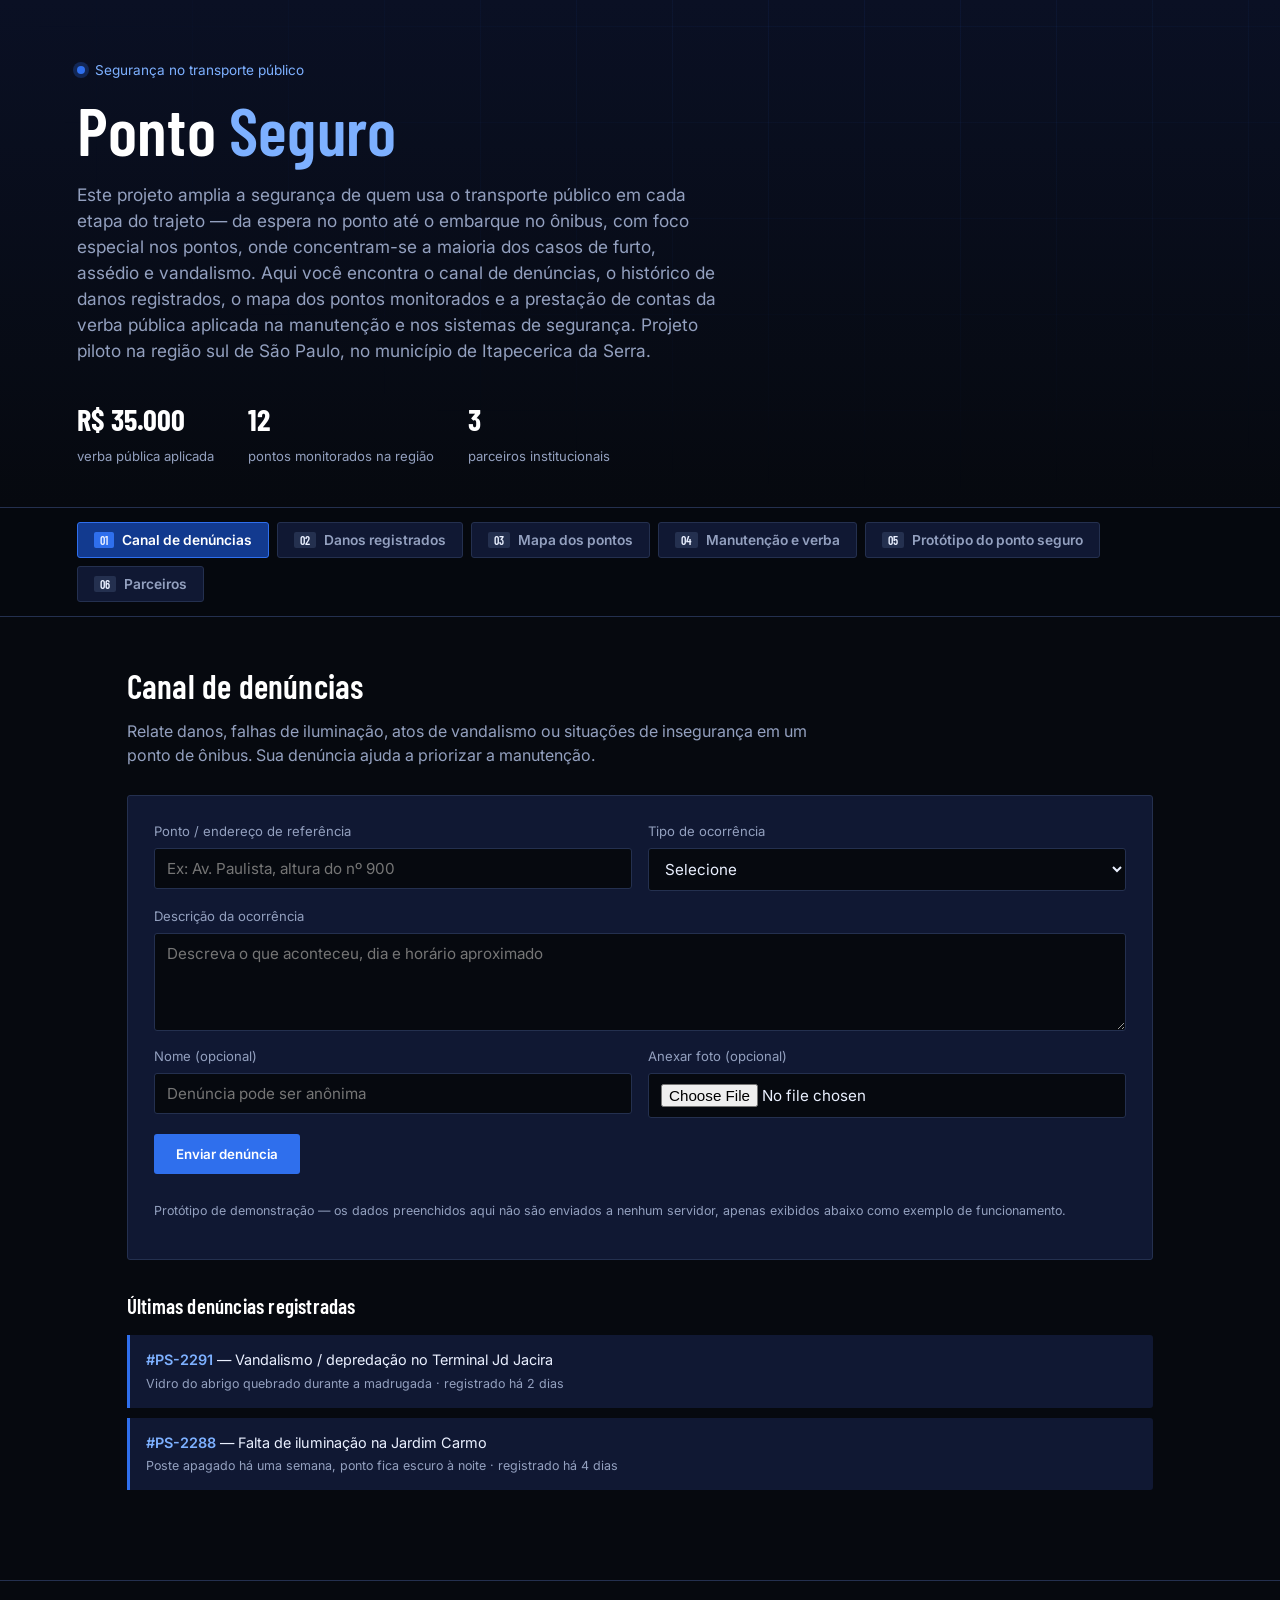
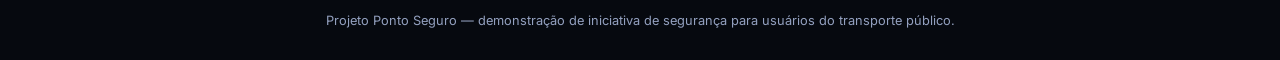
==== Index.html @ ef1e172e "Criação  de código base" ====
<!DOCTYPE html>
<html lang="pt-BR">
<head>
<meta charset="UTF-8">
<meta name="viewport" content="width=device-width, initial-scale=1.0">
<title>Ponto Seguro — Segurança no transporte público</title>
<link rel="preconnect" href="https://fonts.googleapis.com">
<link href="https://fonts.googleapis.com/css2?family=Barlow+Condensed:wght@500;600;700&family=Inter:wght@400;500;600;700&display=swap" rel="stylesheet">
<style>
  :root{
    --black: #06090f;
    --navy-deep: #0a1024;
    --navy-panel: #101833;
    --navy-panel-2: #141d3d;
    --blue: #2f6fed;
    --blue-deep: #123a8f;
    --blue-light: #7db0ff;
    --line: #24304f;
    --text: #eaf0ff;
    --muted: #93a0bf;
    --ok: #4fd1a5;
    --warn: #f2b84b;
    --alert: #ef5b6b;
    --radius-sm: 3px;
  }

  *{ box-sizing: border-box; }
  html{ scroll-behavior: smooth; }
  body{
    margin:0;
    background: var(--black);
    color: var(--text);
    font-family: 'Inter', system-ui, sans-serif;
    line-height: 1.5;
  }
  h1,h2,h3,h4{
    font-family: 'Barlow Condensed', system-ui, sans-serif;
    font-weight: 600;
    letter-spacing: 0.2px;
    margin: 0;
  }
  a{ color: var(--blue-light); }
  button{ font-family: inherit; }

  /* ===== Header / hero ===== */
  header.hero{
    position: relative;
    padding: 56px 6vw 40px;
    background:
      linear-gradient(180deg, var(--navy-deep) 0%, var(--black) 100%);
    border-bottom: 1px solid var(--line);
    overflow: hidden;
  }
  header.hero::before{
    content:"";
    position:absolute; inset:0;
    background-image:
      repeating-linear-gradient(90deg, rgba(47,111,237,0.07) 0 1px, transparent 1px 96px),
      repeating-linear-gradient(0deg, rgba(47,111,237,0.05) 0 1px, transparent 1px 96px);
    mask-image: radial-gradient(ellipse at 70% 0%, black 10%, transparent 70%);
    pointer-events:none;
  }
  .hero-inner{ position:relative; max-width: 1080px; }
  .hero-eyebrow{
    display:inline-flex; align-items:center; gap:10px;
    color: var(--blue-light);
    font-size: 0.85rem;
    margin-bottom: 18px;
  }
  .hero-eyebrow .dot{
    width:8px; height:8px; border-radius:50%;
    background: var(--blue); box-shadow: 0 0 0 4px rgba(47,111,237,0.25);
  }
  header.hero h1{
    font-size: clamp(2.6rem, 6vw, 4.2rem);
    line-height: 0.95;
    color: #fff;
  }
  header.hero h1 span{ color: var(--blue-light); }
  .hero-desc{
    max-width: 640px;
    margin-top: 20px;
    font-size: 1.08rem;
    color: var(--muted);
  }
  .hero-stats{
    display:flex; gap: 34px; margin-top: 34px; flex-wrap: wrap;
  }
  .hero-stats .stat b{
    display:block; font-family:'Barlow Condensed'; font-size: 1.9rem; color:#fff;
  }
  .hero-stats .stat span{ font-size: 0.82rem; color: var(--muted); }

  @media (max-width: 700px){
    header.hero{ padding: 40px 5vw 30px; }
    .hero-stats{ gap: 22px; }
    .hero-stats .stat b{ font-size: 1.5rem; }
  }

  /* ===== Nav (route pills) ===== */
  nav.routes{
    position: sticky; top:0; z-index: 20;
    display:flex; gap:8px; flex-wrap: wrap;
    padding: 14px 6vw;
    background: rgba(6,9,15,0.92);
    backdrop-filter: blur(6px);
    border-bottom: 1px solid var(--line);
  }
  nav.routes button{
    border: 1px solid var(--line);
    background: var(--navy-panel);
    color: var(--muted);
    padding: 9px 16px;
    border-radius: var(--radius-sm);
    cursor: pointer;
    font-size: 0.86rem;
    font-weight: 600;
    display:flex; align-items:center; gap:8px;
    white-space: nowrap;
    flex-shrink: 0;
    transition: border-color .15s ease, color .15s ease, background .15s ease;
  }
  @media (max-width: 700px){
    nav.routes{
      flex-wrap: nowrap;
      overflow-x: auto;
      -webkit-overflow-scrolling: touch;
      padding: 12px 4vw;
      gap: 6px;
    }
    nav.routes::-webkit-scrollbar{ height: 4px; }
    nav.routes::-webkit-scrollbar-thumb{ background: var(--line); border-radius: 4px; }
    nav.routes button{ padding: 8px 12px; font-size: 0.8rem; }
  }
  nav.routes button .tag{
    font-family:'Barlow Condensed'; font-size:0.75rem;
    background: var(--line); color: var(--text);
    padding: 1px 6px; border-radius: 2px;
  }
  nav.routes button:hover{ color: var(--text); border-color: var(--blue-deep); }
  nav.routes button.active{
    color: #fff; background: var(--blue-deep); border-color: var(--blue);
  }
  nav.routes button.active .tag{ background: var(--blue); }

  main{ padding: 44px 6vw 80px; max-width: 1180px; margin: 0 auto; }
  @media (max-width: 700px){
    main{ padding: 30px 5vw 60px; }
    .panel-head h2{ font-size: 1.6rem; }
    .budget-total b{ font-size: 2rem; }
  }
  section.panel{ display:none; }
  section.panel.active{ display:block; animation: fade .35s ease; }
  @keyframes fade{ from{ opacity:0; transform: translateY(6px);} to{opacity:1; transform:none;} }

  .panel-head{ margin-bottom: 28px; max-width: 720px; }
  .panel-head h2{ font-size: 2.1rem; color:#fff; }
  .panel-head p{ color: var(--muted); margin-top: 8px; }

  .grid{ display:grid; gap: 22px; }
  .grid.cols-2{ grid-template-columns: repeat(2, 1fr); }
  .grid.cols-3{ grid-template-columns: repeat(3, 1fr); }
  @media (max-width: 860px){
    .grid.cols-2, .grid.cols-3{ grid-template-columns: 1fr; }
  }

  .card{
    background: var(--navy-panel);
    border: 1px solid var(--line);
    border-radius: var(--radius-sm);
    padding: 22px;
  }

  /* ===== Denúncias ===== */
  form.report-form{
    background: var(--navy-panel);
    border: 1px solid var(--line);
    border-radius: var(--radius-sm);
    padding: 26px;
    display:grid; gap:16px;
  }
  .field{ display:flex; flex-direction:column; gap:6px; }
  .field label{ font-size:0.82rem; color: var(--muted); }
  .field input, .field select, .field textarea{
    background: var(--black);
    border: 1px solid var(--line);
    color: var(--text);
    padding: 10px 12px;
    border-radius: var(--radius-sm);
    font-family: inherit;
    font-size: 0.95rem;
  }
  .field input:focus, .field select:focus, .field textarea:focus{
    outline: 2px solid var(--blue); outline-offset: 1px; border-color: var(--blue);
  }
  .row-2{ display:grid; grid-template-columns: 1fr 1fr; gap:16px; }
  @media (max-width:700px){ .row-2{ grid-template-columns: 1fr; } }
  .btn-primary{
    justify-self: start;
    background: var(--blue);
    color: #fff;
    border: none;
    padding: 12px 22px;
    border-radius: var(--radius-sm);
    font-weight: 600;
    cursor: pointer;
    transition: background .15s ease;
  }
  .btn-primary:hover{ background: var(--blue-deep); }
  .form-note{ font-size: 0.78rem; color: var(--muted); }

  .report-log{ margin-top: 30px; }
  .report-log h3{ color:#fff; font-size:1.3rem; margin-bottom:14px; }
  .report-item{
    border-left: 3px solid var(--blue);
    background: var(--navy-panel);
    padding: 14px 16px;
    border-radius: 0 var(--radius-sm) var(--radius-sm) 0;
    margin-bottom: 10px;
    font-size: 0.9rem;
  }
  .report-item .meta{ color: var(--muted); font-size: 0.78rem; margin-top: 4px; }
  .protocol{ color: var(--blue-light); font-weight:600; }

  /* ===== Tabela de danos ===== */
  .table-scroll{
    width: 100%;
    overflow-x: auto;
    -webkit-overflow-scrolling: touch;
    border-radius: var(--radius-sm);
  }
  table.db{
    width:100%; min-width: 620px; border-collapse: collapse;
    background: var(--navy-panel);
    border: 1px solid var(--line);
    border-radius: var(--radius-sm);
    overflow:hidden;
  }
  table.db th, table.db td{
    padding: 12px 14px; text-align:left; font-size:0.88rem;
    border-bottom: 1px solid var(--line);
  }
  table.db th{
    background: var(--navy-panel-2);
    color: var(--muted);
    font-weight:600; font-size:0.76rem;
    text-transform: uppercase; letter-spacing: 0.06em;
  }
  table.db tr:last-child td{ border-bottom:none; }
  .pill{
    display:inline-block; padding: 3px 10px; border-radius: 20px;
    font-size: 0.76rem; font-weight:600;
  }
  .pill.analise{ background: rgba(242,184,75,0.15); color: var(--warn); }
  .pill.manutencao{ background: rgba(47,111,237,0.18); color: var(--blue-light); }
  .pill.resolvido{ background: rgba(79,209,165,0.15); color: var(--ok); }
  .db-note{ margin-top: 14px; font-size: 0.8rem; color: var(--muted); }

  /* ===== Mapa ===== */
  .map-wrap{
    display:grid; grid-template-columns: 2fr 1fr; gap: 22px;
  }
  @media (max-width: 860px){ .map-wrap{ grid-template-columns: 1fr; } }
  .map-frame{
    background: var(--navy-panel);
    border: 1px solid var(--line);
    border-radius: var(--radius-sm);
    padding: 14px;
  }
  .map-frame svg{ width:100%; height:auto; display:block; }
  .map-legend .card{ margin-bottom: 14px; }
  .map-legend h4{ color:#fff; font-size:1rem; margin-bottom:10px; }
  .legend-row{ display:flex; align-items:center; gap:10px; font-size:0.85rem; color: var(--muted); margin-bottom:8px; }
  .legend-dot{ width:12px; height:12px; border-radius:50%; flex-shrink:0; }

  /* ===== Manutenção / verba ===== */
  .budget-total{
    display:flex; align-items:baseline; gap:14px; flex-wrap:wrap;
    background: linear-gradient(120deg, var(--blue-deep), var(--navy-panel));
    border: 1px solid var(--blue-deep);
    border-radius: var(--radius-sm);
    padding: 26px;
    margin-bottom: 26px;
  }
  .budget-total b{ font-family:'Barlow Condensed'; font-size: 2.6rem; color:#fff; }
  .budget-total span{ color: var(--blue-light); font-size:0.9rem; }

  .bar-row{ margin-bottom: 16px; }
  .bar-row .bar-label{
    display:flex; justify-content:space-between; font-size:0.85rem;
    margin-bottom: 6px; color: var(--text);
  }
  .bar-row .bar-label small{ color: var(--muted); }
  .bar-track{ height: 10px; background: var(--black); border-radius: 6px; overflow:hidden; border:1px solid var(--line); }
  .bar-fill{ height:100%; background: linear-gradient(90deg, var(--blue-deep), var(--blue-light)); }

  .maint-log{ margin-top: 34px; }
  .maint-item{
    display:grid; grid-template-columns: 110px 1fr 110px;
    gap: 16px; padding: 16px 0; border-bottom: 1px solid var(--line);
    font-size: 0.9rem; align-items:start;
  }
  .maint-item:last-child{ border-bottom:none; }
  .maint-item .date{ color: var(--blue-light); font-weight:600; }
  .maint-item .cost{ text-align:right; color: var(--muted); font-family:'Barlow Condensed'; font-size:1.05rem; }
  @media (max-width:700px){ .maint-item{ grid-template-columns: 1fr; } .maint-item .cost{ text-align:left; } }

  /* ===== Protótipo ===== */
  .prototype-wrap{
    display:grid; grid-template-columns: 1.1fr 1fr; gap: 30px; align-items:start;
  }
  @media (max-width:900px){ .prototype-wrap{ grid-template-columns: 1fr; } }
  .prototype-frame{
    background: radial-gradient(ellipse at 50% 20%, #0d1730, var(--black));
    border: 1px solid var(--line);
    border-radius: var(--radius-sm);
    padding: 20px;
  }
  .prototype-frame svg{ width:100%; height:auto; }
  .feature-list{ display:grid; gap:14px; }
  .feature{
    display:flex; gap:14px; align-items:flex-start;
    border: 1px solid var(--line); background: var(--navy-panel);
    border-radius: var(--radius-sm); padding:14px 16px;
  }
  .feature .num{
    font-family:'Barlow Condensed'; font-size:1.4rem; color: var(--blue-light);
    min-width: 26px;
  }
  .feature h4{ color:#fff; font-size:1.02rem; margin-bottom:4px; }
  .feature p{ margin:0; color: var(--muted); font-size:0.86rem; }

  /* ===== Parceiros ===== */
  .partner-card{
    display:flex; flex-direction:column; gap:14px; align-items:flex-start;
  }
  .badge{
    width:64px; height:64px; border-radius: 8px;
    display:flex; align-items:center; justify-content:center;
    font-family:'Barlow Condensed'; font-weight:700; font-size:1.3rem;
    color:#fff; letter-spacing:0.02em;
  }
  .badge.emtu{ background: linear-gradient(135deg, var(--blue), var(--blue-deep)); }
  .badge.muralha{ background: linear-gradient(135deg, #1c2a52, #0a1024); border:1px solid var(--blue); }
  .badge.sptrans{ background: linear-gradient(135deg, var(--blue-deep), #050914); }
  .partner-card h3{ color:#fff; font-size:1.2rem; }
  .partner-card p{ color: var(--muted); font-size:0.9rem; margin:0; }

  @media (max-width: 480px){
    .hero-eyebrow{ font-size: 0.78rem; }
    header.hero h1{ font-size: 2.4rem; }
    nav.routes button .tag{ display:none; }
    .feature{ padding: 12px 14px; }
    table.db th, table.db td{ padding: 10px; font-size: 0.82rem; }
  }

  footer{
    padding: 30px 6vw; text-align:center; color: var(--muted);
    font-size: 0.8rem; border-top: 1px solid var(--line);
  }
</style>
</head>
<body>

<header class="hero">
  <div class="hero-inner">
    <div class="hero-eyebrow"><span class="dot"></span> Segurança no transporte público</div>
    <h1>Ponto <span>Seguro</span></h1>
    <p class="hero-desc">
      Este projeto amplia a segurança de quem usa o transporte público em cada etapa do trajeto —
      da espera no ponto até o embarque no ônibus, com foco especial nos pontos, onde concentram-se
      a maioria dos casos de furto, assédio e vandalismo. Aqui você encontra o canal de denúncias,
      o histórico de danos registrados, o mapa dos pontos monitorados e a prestação de contas
      da verba pública aplicada na manutenção e nos sistemas de segurança. Projeto piloto na região
      sul de São Paulo, no município de Itapecerica da Serra.
    </p>
    <div class="hero-stats">
      <div class="stat"><b>R$ 35.000</b><span>verba pública aplicada</span></div>
      <div class="stat"><b>12</b><span>pontos monitorados na região</span></div>
      <div class="stat"><b>3</b><span>parceiros institucionais</span></div>
    </div>
  </div>
</header>

<nav class="routes" id="routeNav">
  <button data-target="denuncias" class="active"><span class="tag">01</span> Canal de denúncias</button>
  <button data-target="danos"><span class="tag">02</span> Danos registrados</button>
  <button data-target="mapa"><span class="tag">03</span> Mapa dos pontos</button>
  <button data-target="manutencao"><span class="tag">04</span> Manutenção e verba</button>
  <button data-target="prototipo"><span class="tag">05</span> Protótipo do ponto seguro</button>
  <button data-target="parceiros"><span class="tag">06</span> Parceiros</button>
</nav>

<main>

  <!-- 01 DENÚNCIAS -->
  <section class="panel active" id="denuncias">
    <div class="panel-head">
      <h2>Canal de denúncias</h2>
      <p>Relate danos, falhas de iluminação, atos de vandalismo ou situações de insegurança em um ponto de ônibus. Sua denúncia ajuda a priorizar a manutenção.</p>
    </div>

    <form class="report-form" id="reportForm">
      <div class="row-2">
        <div class="field">
          <label for="local">Ponto / endereço de referência</label>
          <input type="text" id="local" placeholder="Ex: Av. Paulista, altura do nº 900" required>
        </div>
        <div class="field">
          <label for="tipo">Tipo de ocorrência</label>
          <select id="tipo" required>
            <option value="">Selecione</option>
            <option>Furto ou assalto</option>
            <option>Assédio</option>
            <option>Vandalismo / depredação</option>
            <option>Estrutura danificada</option>
            <option>Falta de iluminação</option>
            <option>Câmera ou alarme fora de operação</option>
            <option>Outro</option>
          </select>
        </div>
      </div>
      <div class="field">
        <label for="descricao">Descrição da ocorrência</label>
        <textarea id="descricao" rows="4" placeholder="Descreva o que aconteceu, dia e horário aproximado" required></textarea>
      </div>
      <div class="row-2">
        <div class="field">
          <label for="nome">Nome (opcional)</label>
          <input type="text" id="nome" placeholder="Denúncia pode ser anônima">
        </div>
        <div class="field">
          <label for="foto">Anexar foto (opcional)</label>
          <input type="file" id="foto" accept="image/*">
        </div>
      </div>
      <button type="submit" class="btn-primary">Enviar denúncia</button>
      <p class="form-note">Protótipo de demonstração — os dados preenchidos aqui não são enviados a nenhum servidor, apenas exibidos abaixo como exemplo de funcionamento.</p>
    </form>

    <div class="report-log">
      <h3>Últimas denúncias registradas</h3>
      <div id="reportList">
        <div class="report-item">
          <div><span class="protocol">#PS-2291</span> — Vandalismo / depredação no Terminal Jd Jacira</div>
          <div class="meta">Vidro do abrigo quebrado durante a madrugada · registrado há 2 dias</div>
        </div>
        <div class="report-item">
          <div><span class="protocol">#PS-2288</span> — Falta de iluminação na Jardim Carmo</div>
          <div class="meta">Poste apagado há uma semana, ponto fica escuro à noite · registrado há 4 dias</div>
        </div>
      </div>
    </div>
  </section>

  <!-- 02 BANCO DE DANOS -->
  <section class="panel" id="danos">
    <div class="panel-head">
      <h2>Danos registrados</h2>
      <p>Registro (exemplo ilustrativo) dos danos relatados nos pontos da região e o status atual de cada ocorrência.</p>
    </div>
    <div class="table-scroll">
      <table class="db">
        <thead>
          <tr><th>ID</th><th>Ponto</th><th>Tipo de dano</th><th>Data</th><th>Status</th></tr>
        </thead>
        <tbody>
          <tr><td>#0192</td><td>Terminal Jd Jacira</td><td>Vidro quebrado</td><td>02/09/2026</td><td><span class="pill manutencao">Em manutenção</span></td></tr>
          <tr><td>#0188</td><td>Terminal Jd Jacira</td><td>Pichação / vandalismo</td><td>29/08/2026</td><td><span class="pill resolvido">Resolvido</span></td></tr>
          <tr><td>#0185</td><td>Jardim Carmo</td><td>Iluminação apagada</td><td>27/08/2026</td><td><span class="pill analise">Em análise</span></td></tr>
          <tr><td>#0181</td><td>Vila Calu</td><td>Banco danificado</td><td>21/08/2026</td><td><span class="pill resolvido">Resolvido</span></td></tr>
          <tr><td>#0179</td><td>Jardim Analândia</td><td>Câmera fora de operação</td><td>18/08/2026</td><td><span class="pill manutencao">Em manutenção</span></td></tr>
          <tr><td>#0174</td><td>Jardim do Éden</td><td>Estrutura da cobertura danificada</td><td>10/08/2026</td><td><span class="pill resolvido">Resolvido</span></td></tr>
          <tr><td>#0170</td><td>Jardim do Éden</td><td>Sinalização apagada</td><td>05/08/2026</td><td><span class="pill analise">Em análise</span></td></tr>
        </tbody>
      </table>
    </div>
    <p class="db-note">Dados de exemplo para fins de demonstração — não representam um banco de dados real ou oficial.</p>
  </section>

  <!-- 03 MAPA -->
  <section class="panel" id="mapa">
    <div class="panel-head">
      <h2>Mapa dos pontos monitorados</h2>
      <p>Representação genérica dos pontos de ônibus na região sul de São Paulo, no município de Itapecerica da Serra.</p>
    </div>
    <div class="map-wrap">
      <div class="map-frame">
        <svg viewBox="0 0 640 420" xmlns="http://www.w3.org/2000/svg">
          <rect width="640" height="420" fill="#0a1024"/>
          <g stroke="#24304f" stroke-width="2">
            <line x1="0" y1="90" x2="640" y2="90"/>
            <line x1="0" y1="210" x2="640" y2="210"/>
            <line x1="0" y1="330" x2="640" y2="330"/>
            <line x1="130" y1="0" x2="130" y2="420"/>
            <line x1="320" y1="0" x2="320" y2="420"/>
            <line x1="500" y1="0" x2="500" y2="420"/>
          </g>
          <!-- eixos viários principais da região -->
          <g stroke="#2f6fed" stroke-width="4" fill="none" opacity="0.55">
            <path d="M0,150 H640"/>
            <path d="M230,0 V420"/>
          </g>
          <!-- pins: verde=ok, azul=manutencao, amarelo=analise -->
          <g font-family="Inter" font-size="11" fill="#93a0bf">
            <circle cx="320" cy="90" r="8" fill="#2f6fed"/><text x="332" y="86">Terminal Jd Jacira</text>
            <circle cx="500" cy="210" r="8" fill="#f2b84b"/><text x="512" y="206">Jardim Carmo</text>
            <circle cx="230" cy="330" r="8" fill="#4fd1a5"/><text x="242" y="326">Jardim Analândia</text>
            <circle cx="60" cy="330" r="8" fill="#2f6fed"/><text x="72" y="345">Vila Calu</text>
            <circle cx="420" cy="330" r="8" fill="#4fd1a5"/><text x="432" y="326">Jardim do Éden</text>
          </g>
        </svg>
      </div>
      <div class="map-legend">
        <div class="card">
          <h4>Legenda</h4>
          <div class="legend-row"><span class="legend-dot" style="background:#4fd1a5"></span> Ponto sem ocorrências pendentes</div>
          <div class="legend-row"><span class="legend-dot" style="background:#2f6fed"></span> Manutenção em andamento</div>
          <div class="legend-row"><span class="legend-dot" style="background:#f2b84b"></span> Ocorrência em análise</div>
        </div>
        <div class="card">
          <h4>Sobre o mapa</h4>
          <p style="color:var(--muted); font-size:0.85rem; margin:0;">Ilustração genérica da malha de pontos do município de Itapecerica da Serra, zona sul da Grande São Paulo, usada apenas para fins de demonstração do funcionamento do projeto.</p>
        </div>
      </div>
    </div>
  </section>

  <!-- 04 MANUTENÇÃO E VERBA -->
  <section class="panel" id="manutencao">
    <div class="panel-head">
      <h2>Manutenção e transparência da verba</h2>
      <p>Detalhamento do que foi feito em cada ponto e de como a verba pública foi aplicada, para acompanhamento da comunidade.</p>
    </div>

    <div class="budget-total">
      <b>R$ 35.000,00</b>
      <span>verba pública total aplicada na manutenção e nos sistemas de segurança dos pontos</span>
    </div>

    <div class="card" style="margin-bottom:34px;">
      <div class="bar-row">
        <div class="bar-label"><span>Câmeras e sistema de alarme</span><small>R$ 14.000 · 40%</small></div>
        <div class="bar-track"><div class="bar-fill" style="width:40%"></div></div>
      </div>
      <div class="bar-row">
        <div class="bar-label"><span>Reforma estrutural (bancos, cobertura, vidros)</span><small>R$ 9.500 · 27%</small></div>
        <div class="bar-track"><div class="bar-fill" style="width:27%"></div></div>
      </div>
      <div class="bar-row">
        <div class="bar-label"><span>Iluminação de LED</span><small>R$ 6.000 · 17%</small></div>
        <div class="bar-track"><div class="bar-fill" style="width:17%"></div></div>
      </div>
      <div class="bar-row">
        <div class="bar-label"><span>Mão de obra e mobilização</span><small>R$ 3.000 · 9%</small></div>
        <div class="bar-track"><div class="bar-fill" style="width:9%"></div></div>
      </div>
      <div class="bar-row" style="margin-bottom:0;">
        <div class="bar-label"><span>Sinalização e pintura</span><small>R$ 2.500 · 7%</small></div>
        <div class="bar-track"><div class="bar-fill" style="width:7%"></div></div>
      </div>
    </div>

    <div class="maint-log">
      <h3 style="color:#fff; font-size:1.3rem; margin-bottom:10px;">O que foi feito em cada ponto</h3>
      <div class="maint-item">
        <div class="date">02/09/2026</div>
        <div><b>Terminal Jd Jacira</b> — troca do vidro quebrado e instalação de câmera adicional.</div>
        <div class="cost">R$ 4.200</div>
      </div>
      <div class="maint-item">
        <div class="date">29/08/2026</div>
        <div><b>Terminal Jd Jacira</b> — remoção de pichação, reforço da estrutura e instalação de alarme sonoro.</div>
        <div class="cost">R$ 8.100</div>
      </div>
      <div class="maint-item">
        <div class="date">21/08/2026</div>
        <div><b>Vila Calu</b> — substituição do banco danificado e nova sinalização.</div>
        <div class="cost">R$ 2.300</div>
      </div>
      <div class="maint-item">
        <div class="date">18/08/2026</div>
        <div><b>Jardim Analândia</b> — reparo da câmera e conexão à central de monitoramento.</div>
        <div class="cost">R$ 5.400</div>
      </div>
      <div class="maint-item">
        <div class="date">10/08/2026</div>
        <div><b>Jardim do Éden</b> — reforma da cobertura e instalação de iluminação de LED.</div>
        <div class="cost">R$ 9.800</div>
      </div>
      <div class="maint-item">
        <div class="date">05/08/2026</div>
        <div><b>Jardim do Éden</b> — reparo da sinalização e revisão do sistema elétrico.</div>
        <div class="cost">R$ 5.200</div>
      </div>
    </div>
  </section>

  <!-- 05 PROTÓTIPO -->
  <section class="panel" id="prototipo">
    <div class="panel-head">
      <h2>Protótipo do ponto de ônibus seguro</h2>
      <p>Modelo de referência para os pontos com sistema de segurança integrado, aplicado a partir da verba destinada à manutenção.</p>
    </div>
    <div class="prototype-wrap">
      <div class="prototype-frame">
        <svg viewBox="0 0 480 420" xmlns="http://www.w3.org/2000/svg">
          <!-- ground -->
          <rect x="0" y="360" width="480" height="60" fill="#0d1730"/>
          <rect x="0" y="358" width="480" height="4" fill="#2f6fed" opacity="0.5"/>
          <!-- shelter structure -->
          <rect x="90" y="150" width="300" height="210" fill="#101833" stroke="#24304f" stroke-width="2"/>
          <rect x="90" y="140" width="300" height="16" fill="#2f6fed"/>
          <!-- glass panels -->
          <rect x="110" y="180" width="80" height="150" fill="#0a1024" stroke="#3a4a75" stroke-width="1.5"/>
          <rect x="290" y="180" width="80" height="150" fill="#0a1024" stroke="#3a4a75" stroke-width="1.5"/>
          <!-- bench -->
          <rect x="205" y="300" width="70" height="10" fill="#3a4a75"/>
          <rect x="210" y="310" width="8" height="30" fill="#3a4a75"/>
          <rect x="262" y="310" width="8" height="30" fill="#3a4a75"/>
          <!-- LED strip -->
          <rect x="95" y="152" width="290" height="4" fill="#7db0ff"/>
          <!-- cameras top corners -->
          <g>
            <rect x="88" y="130" width="26" height="14" rx="2" fill="#f2b84b"/>
            <circle cx="90" cy="137" r="4" fill="#0a1024"/>
          </g>
          <g>
            <rect x="366" y="130" width="26" height="14" rx="2" fill="#f2b84b"/>
            <circle cx="390" cy="137" r="4" fill="#0a1024"/>
          </g>
          <!-- alarm light on pole -->
          <rect x="420" y="120" width="6" height="240" fill="#3a4a75"/>
          <circle cx="423" cy="112" r="12" fill="#ef5b6b"/>
          <circle cx="423" cy="112" r="20" fill="#ef5b6b" opacity="0.25"/>
          <!-- SOS panic button -->
          <rect x="368" y="230" width="22" height="30" rx="3" fill="#141d3d" stroke="#2f6fed"/>
          <circle cx="379" cy="242" r="7" fill="#ef5b6b"/>
          <text x="358" y="272" font-family="Inter" font-size="9" fill="#93a0bf">SOS</text>
          <!-- labels -->
          <text x="60" y="112" font-family="Inter" font-size="11" fill="#93a0bf">Câmera</text>
          <text x="340" y="112" font-family="Inter" font-size="11" fill="#93a0bf">Câmera</text>
          <text x="436" y="116" font-family="Inter" font-size="11" fill="#93a0bf">Alarme</text>
          <text x="100" y="170" font-family="Inter" font-size="11" fill="#93a0bf">Iluminação LED</text>
        </svg>
      </div>
      <div class="feature-list">
        <div class="feature">
          <div class="num">01</div>
          <div><h4>Câmeras de vigilância</h4><p>Cobertura dos dois acessos do ponto, conectadas à central de monitoramento em tempo real.</p></div>
        </div>
        <div class="feature">
          <div class="num">02</div>
          <div><h4>Botão de pânico (SOS)</h4><p>Aciona diretamente a central de segurança em caso de emergência, com localização automática do ponto.</p></div>
        </div>
        <div class="feature">
          <div class="num">03</div>
          <div><h4>Alarme sonoro e luminoso</h4><p>Disparado em caso de tentativa de vandalismo ou acesso indevido à estrutura fora do horário de operação.</p></div>
        </div>
        <div class="feature">
          <div class="num">04</div>
          <div><h4>Iluminação de LED de alta visibilidade</h4><p>Melhora a percepção de segurança à noite e a qualidade das imagens capturadas pelas câmeras.</p></div>
        </div>
        <div class="feature">
          <div class="num">05</div>
          <div><h4>Estrutura reforçada</h4><p>Vidros e bancos mais resistentes a impacto e vandalismo, reduzindo a frequência de manutenção.</p></div>
        </div>
      </div>
    </div>
  </section>

  <!-- 06 PARCEIROS -->
  <section class="panel" id="parceiros">
    <div class="panel-head">
      <h2>Parceiros institucionais</h2>
      <p>Instituições envolvidas na gestão do transporte e na segurança pública que apoiam a execução deste projeto.</p>
    </div>
    <div class="grid cols-3">
      <div class="card partner-card">
        <div class="badge emtu">EMTU</div>
        <h3>EMTU</h3>
        <p>Empresa Metropolitana de Transportes Urbanos, responsável pela gestão do transporte metropolitano e pela articulação dos pontos com as linhas intermunicipais.</p>
      </div>
      <div class="card partner-card">
        <div class="badge muralha">MP</div>
        <h3>Muralha Paulista</h3>
        <p>Sistema estadual de videomonitoramento e segurança, integrado às câmeras dos pontos para reforçar o policiamento e o tempo de resposta a ocorrências.</p>
      </div>
      <div class="card partner-card">
        <div class="badge sptrans">SPT</div>
        <h3>SPTrans</h3>
        <p>Responsável pela gestão do transporte público municipal, atuando na manutenção física dos pontos e na integração com a frota de ônibus.</p>
      </div>
    </div>
  </section>

</main>

<footer>
  Projeto Ponto Seguro — demonstração de iniciativa de segurança para usuários do transporte público.
</footer>

<script>
  const buttons = document.querySelectorAll('#routeNav button');
  const panels = document.querySelectorAll('section.panel');

  buttons.forEach(btn => {
    btn.addEventListener('click', () => {
      buttons.forEach(b => b.classList.remove('active'));
      panels.forEach(p => p.classList.remove('active'));
      btn.classList.add('active');
      document.getElementById(btn.dataset.target).classList.add('active');
      window.scrollTo({ top: document.querySelector('nav.routes').offsetTop, behavior:'smooth' });
    });
  });

  // Denúncia form -> adiciona ao log local (protótipo, sem envio real)
  const form = document.getElementById('reportForm');
  const list = document.getElementById('reportList');
  let protocolCounter = 2293;

  form.addEventListener('submit', (e) => {
    e.preventDefault();
    const local = document.getElementById('local').value.trim();
    const tipo = document.getElementById('tipo').value;
    const desc = document.getElementById('descricao').value.trim();

    const item = document.createElement('div');
    item.className = 'report-item';
    item.innerHTML = `
      <div><span class="protocol">#PS-${protocolCounter}</span> — ${tipo} em ${local}</div>
      <div class="meta">${desc} · registrado agora</div>
    `;
    list.prepend(item);
    protocolCounter++;
    form.reset();
  });
</script>

</body>
</html>
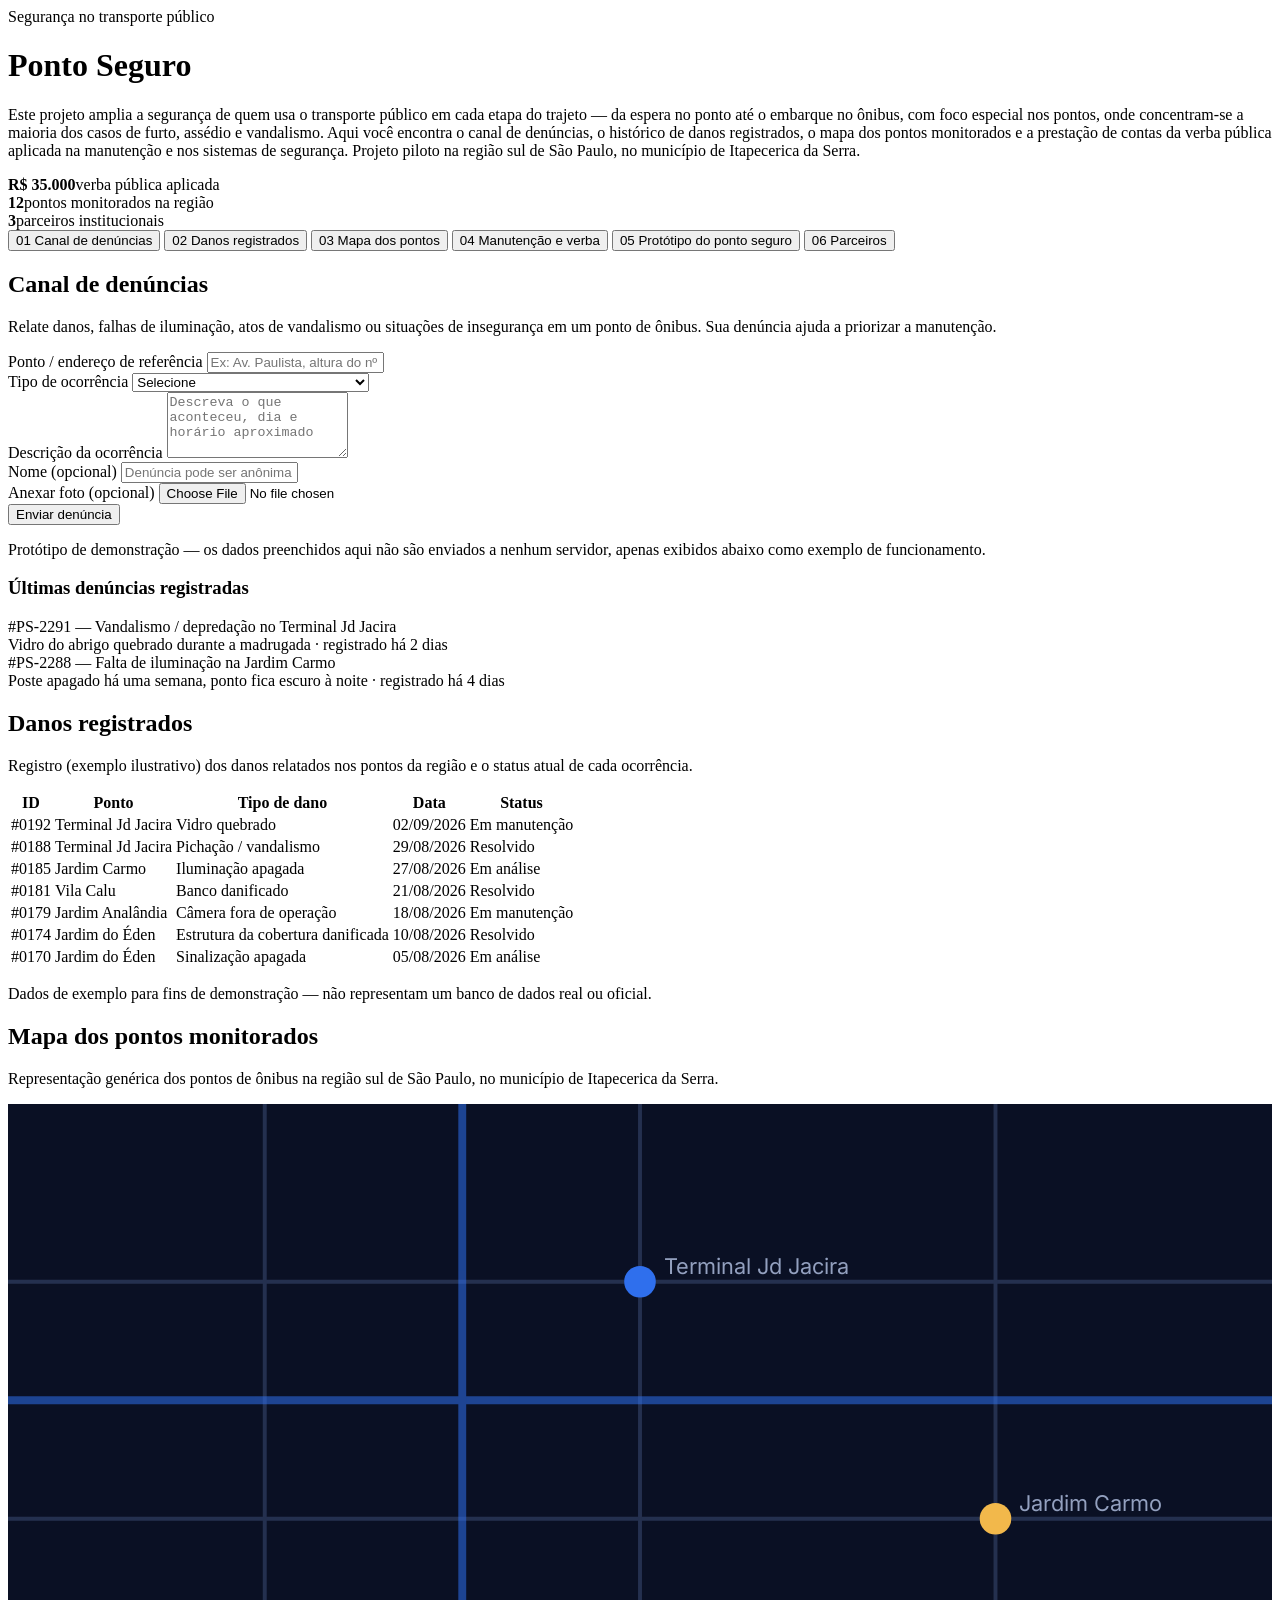
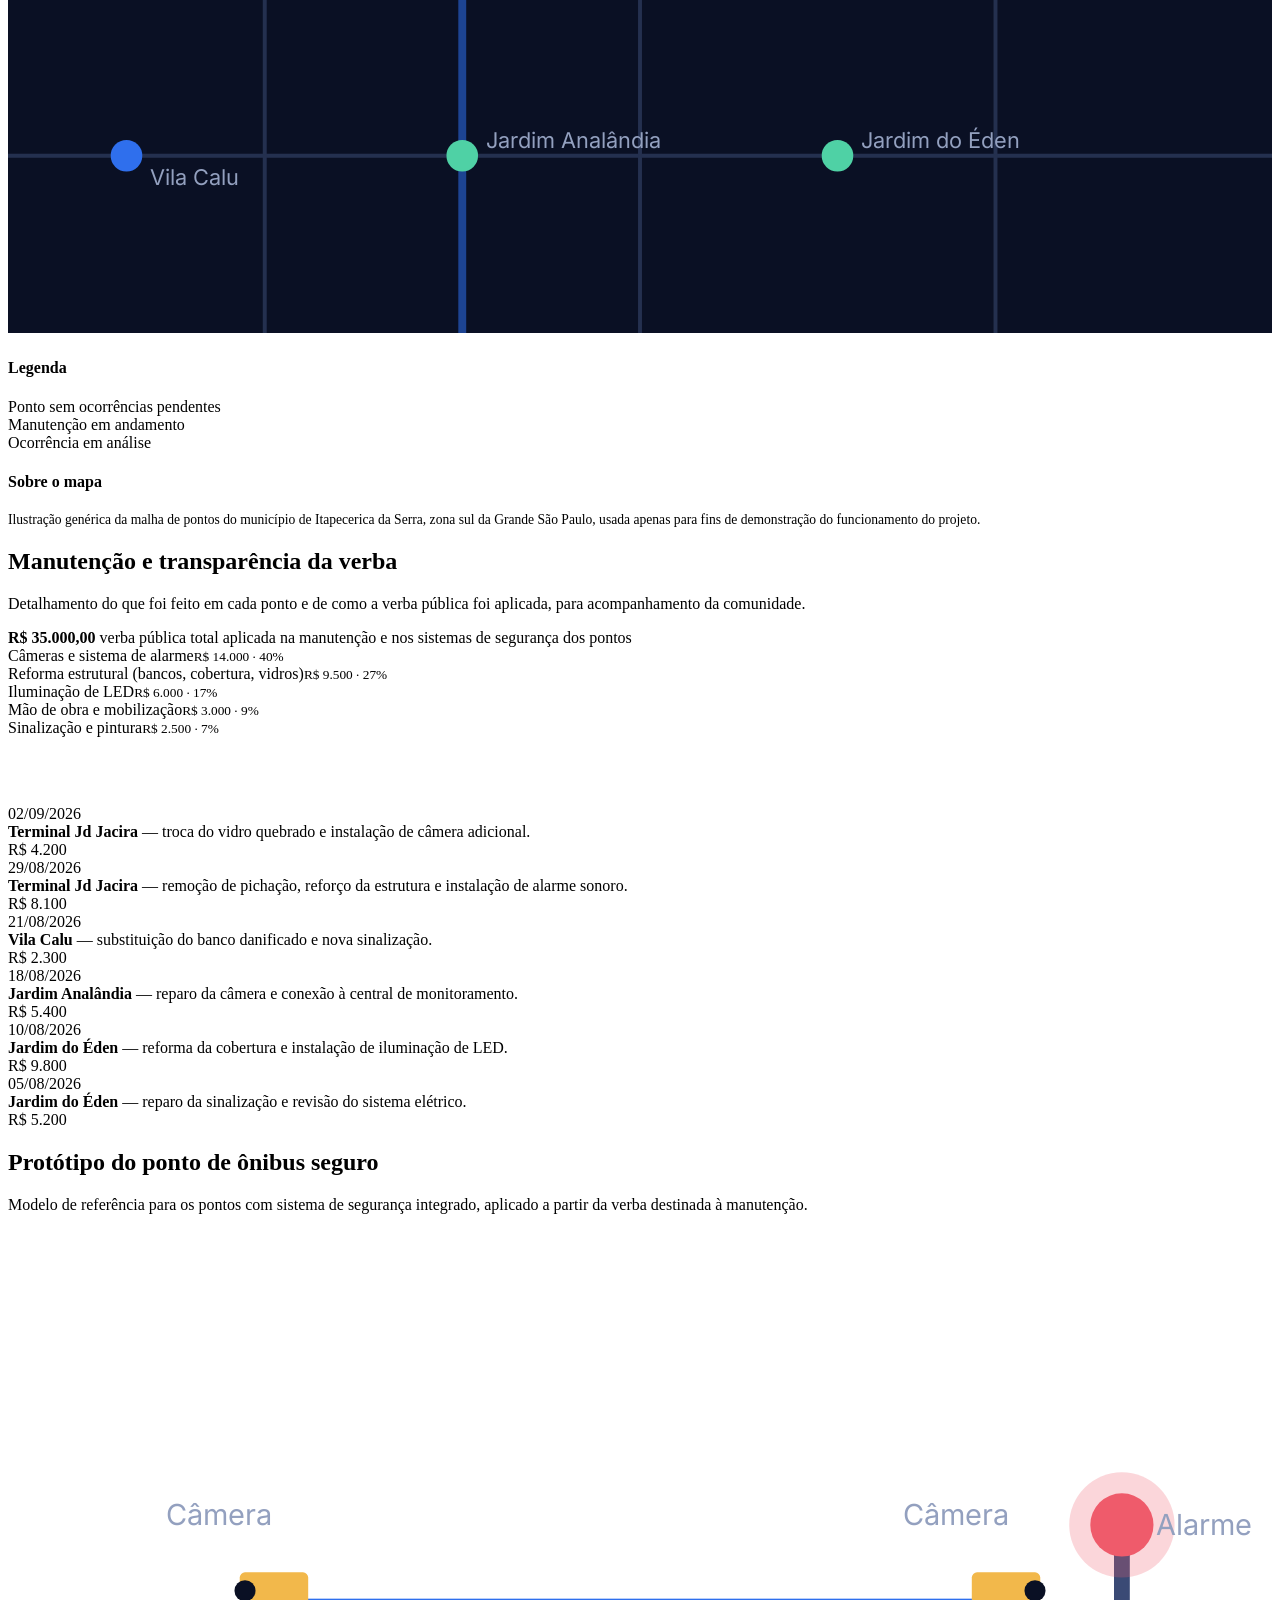
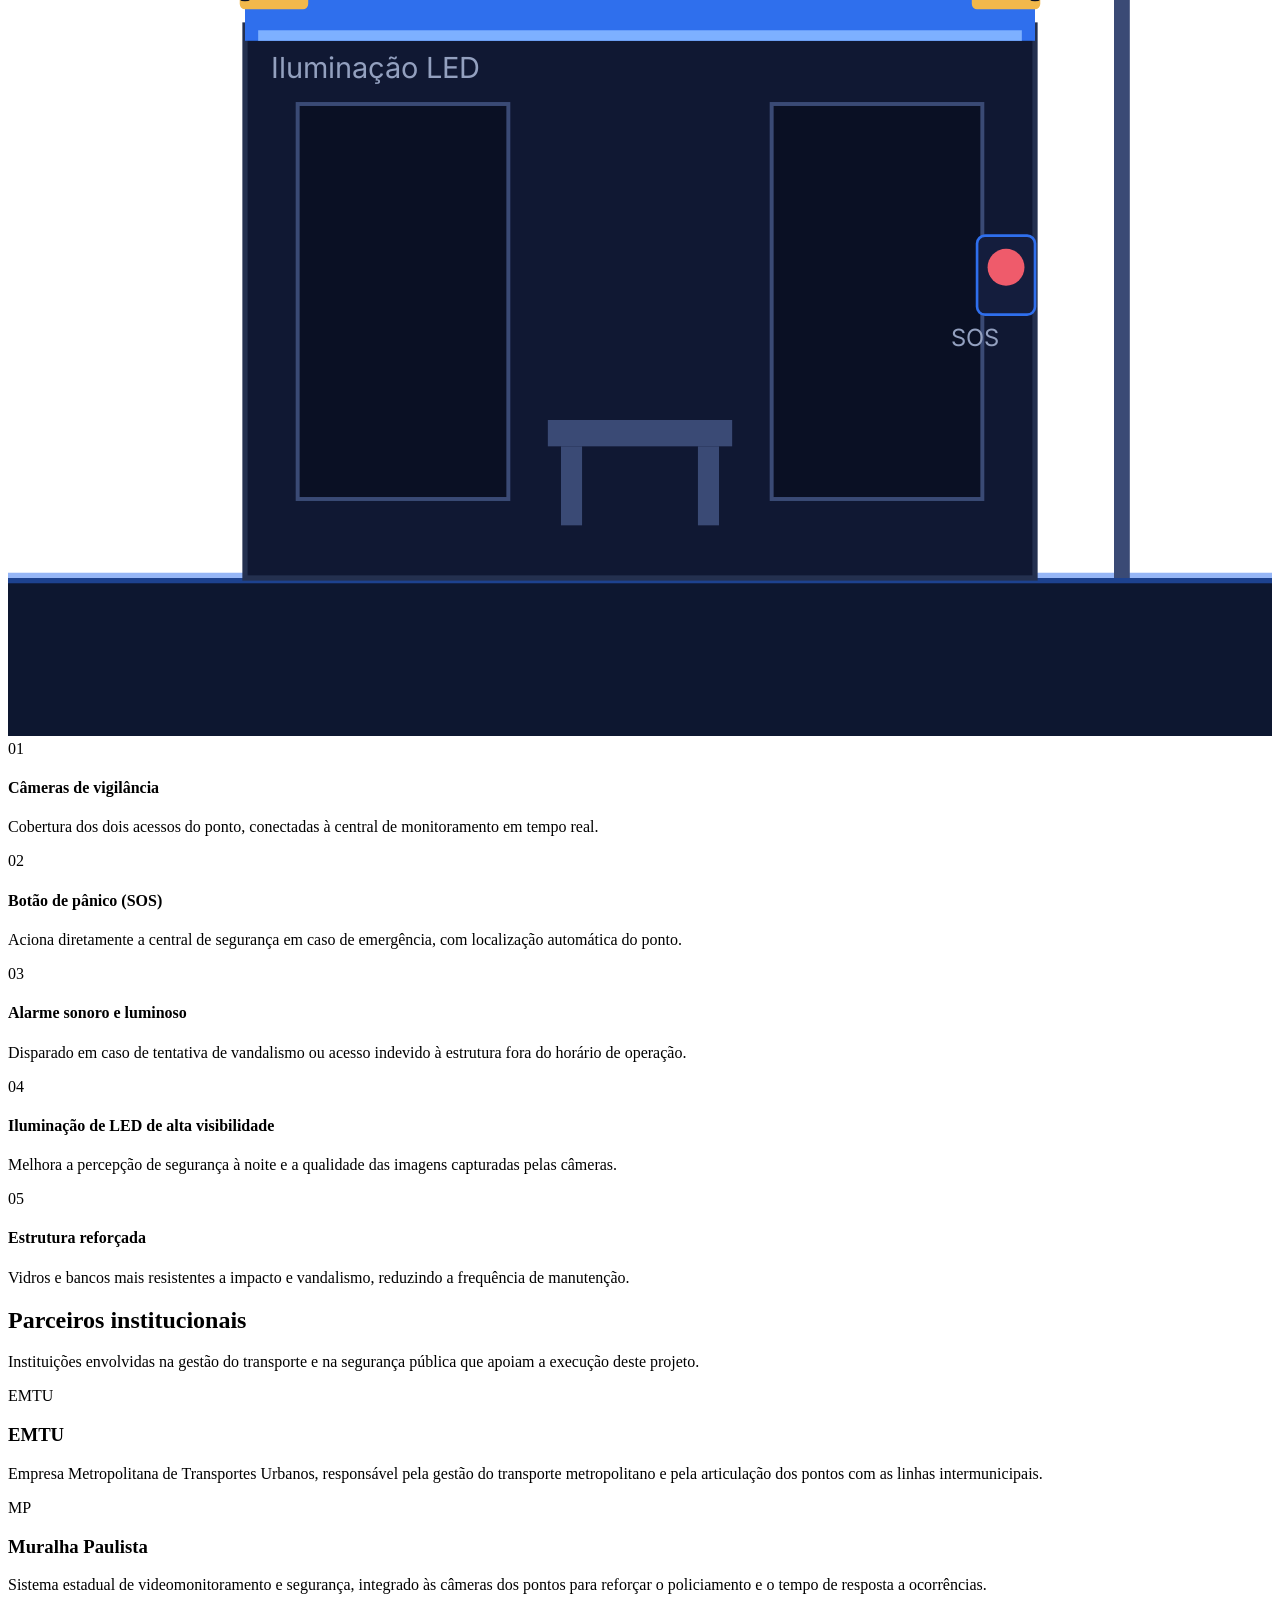
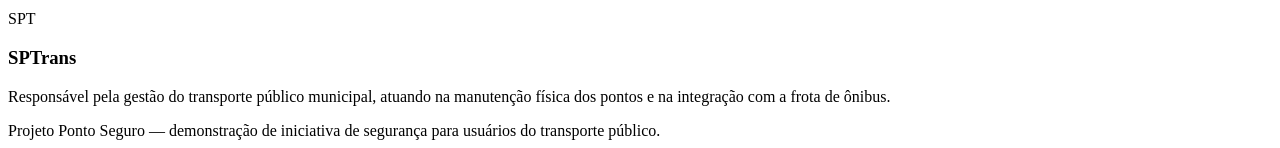
==== commit 2c63774f: "separando código em partes" ====
--- a/Index.html
+++ b/Index.html
@@ -6,359 +6,7 @@
 <title>Ponto Seguro — Segurança no transporte público</title>
 <link rel="preconnect" href="https://fonts.googleapis.com">
 <link href="https://fonts.googleapis.com/css2?family=Barlow+Condensed:wght@500;600;700&family=Inter:wght@400;500;600;700&display=swap" rel="stylesheet">
-<style>
-  :root{
-    --black: #06090f;
-    --navy-deep: #0a1024;
-    --navy-panel: #101833;
-    --navy-panel-2: #141d3d;
-    --blue: #2f6fed;
-    --blue-deep: #123a8f;
-    --blue-light: #7db0ff;
-    --line: #24304f;
-    --text: #eaf0ff;
-    --muted: #93a0bf;
-    --ok: #4fd1a5;
-    --warn: #f2b84b;
-    --alert: #ef5b6b;
-    --radius-sm: 3px;
-  }
-
-  *{ box-sizing: border-box; }
-  html{ scroll-behavior: smooth; }
-  body{
-    margin:0;
-    background: var(--black);
-    color: var(--text);
-    font-family: 'Inter', system-ui, sans-serif;
-    line-height: 1.5;
-  }
-  h1,h2,h3,h4{
-    font-family: 'Barlow Condensed', system-ui, sans-serif;
-    font-weight: 600;
-    letter-spacing: 0.2px;
-    margin: 0;
-  }
-  a{ color: var(--blue-light); }
-  button{ font-family: inherit; }
-
-  /* ===== Header / hero ===== */
-  header.hero{
-    position: relative;
-    padding: 56px 6vw 40px;
-    background:
-      linear-gradient(180deg, var(--navy-deep) 0%, var(--black) 100%);
-    border-bottom: 1px solid var(--line);
-    overflow: hidden;
-  }
-  header.hero::before{
-    content:"";
-    position:absolute; inset:0;
-    background-image:
-      repeating-linear-gradient(90deg, rgba(47,111,237,0.07) 0 1px, transparent 1px 96px),
-      repeating-linear-gradient(0deg, rgba(47,111,237,0.05) 0 1px, transparent 1px 96px);
-    mask-image: radial-gradient(ellipse at 70% 0%, black 10%, transparent 70%);
-    pointer-events:none;
-  }
-  .hero-inner{ position:relative; max-width: 1080px; }
-  .hero-eyebrow{
-    display:inline-flex; align-items:center; gap:10px;
-    color: var(--blue-light);
-    font-size: 0.85rem;
-    margin-bottom: 18px;
-  }
-  .hero-eyebrow .dot{
-    width:8px; height:8px; border-radius:50%;
-    background: var(--blue); box-shadow: 0 0 0 4px rgba(47,111,237,0.25);
-  }
-  header.hero h1{
-    font-size: clamp(2.6rem, 6vw, 4.2rem);
-    line-height: 0.95;
-    color: #fff;
-  }
-  header.hero h1 span{ color: var(--blue-light); }
-  .hero-desc{
-    max-width: 640px;
-    margin-top: 20px;
-    font-size: 1.08rem;
-    color: var(--muted);
-  }
-  .hero-stats{
-    display:flex; gap: 34px; margin-top: 34px; flex-wrap: wrap;
-  }
-  .hero-stats .stat b{
-    display:block; font-family:'Barlow Condensed'; font-size: 1.9rem; color:#fff;
-  }
-  .hero-stats .stat span{ font-size: 0.82rem; color: var(--muted); }
-
-  @media (max-width: 700px){
-    header.hero{ padding: 40px 5vw 30px; }
-    .hero-stats{ gap: 22px; }
-    .hero-stats .stat b{ font-size: 1.5rem; }
-  }
-
-  /* ===== Nav (route pills) ===== */
-  nav.routes{
-    position: sticky; top:0; z-index: 20;
-    display:flex; gap:8px; flex-wrap: wrap;
-    padding: 14px 6vw;
-    background: rgba(6,9,15,0.92);
-    backdrop-filter: blur(6px);
-    border-bottom: 1px solid var(--line);
-  }
-  nav.routes button{
-    border: 1px solid var(--line);
-    background: var(--navy-panel);
-    color: var(--muted);
-    padding: 9px 16px;
-    border-radius: var(--radius-sm);
-    cursor: pointer;
-    font-size: 0.86rem;
-    font-weight: 600;
-    display:flex; align-items:center; gap:8px;
-    white-space: nowrap;
-    flex-shrink: 0;
-    transition: border-color .15s ease, color .15s ease, background .15s ease;
-  }
-  @media (max-width: 700px){
-    nav.routes{
-      flex-wrap: nowrap;
-      overflow-x: auto;
-      -webkit-overflow-scrolling: touch;
-      padding: 12px 4vw;
-      gap: 6px;
-    }
-    nav.routes::-webkit-scrollbar{ height: 4px; }
-    nav.routes::-webkit-scrollbar-thumb{ background: var(--line); border-radius: 4px; }
-    nav.routes button{ padding: 8px 12px; font-size: 0.8rem; }
-  }
-  nav.routes button .tag{
-    font-family:'Barlow Condensed'; font-size:0.75rem;
-    background: var(--line); color: var(--text);
-    padding: 1px 6px; border-radius: 2px;
-  }
-  nav.routes button:hover{ color: var(--text); border-color: var(--blue-deep); }
-  nav.routes button.active{
-    color: #fff; background: var(--blue-deep); border-color: var(--blue);
-  }
-  nav.routes button.active .tag{ background: var(--blue); }
-
-  main{ padding: 44px 6vw 80px; max-width: 1180px; margin: 0 auto; }
-  @media (max-width: 700px){
-    main{ padding: 30px 5vw 60px; }
-    .panel-head h2{ font-size: 1.6rem; }
-    .budget-total b{ font-size: 2rem; }
-  }
-  section.panel{ display:none; }
-  section.panel.active{ display:block; animation: fade .35s ease; }
-  @keyframes fade{ from{ opacity:0; transform: translateY(6px);} to{opacity:1; transform:none;} }
-
-  .panel-head{ margin-bottom: 28px; max-width: 720px; }
-  .panel-head h2{ font-size: 2.1rem; color:#fff; }
-  .panel-head p{ color: var(--muted); margin-top: 8px; }
-
-  .grid{ display:grid; gap: 22px; }
-  .grid.cols-2{ grid-template-columns: repeat(2, 1fr); }
-  .grid.cols-3{ grid-template-columns: repeat(3, 1fr); }
-  @media (max-width: 860px){
-    .grid.cols-2, .grid.cols-3{ grid-template-columns: 1fr; }
-  }
-
-  .card{
-    background: var(--navy-panel);
-    border: 1px solid var(--line);
-    border-radius: var(--radius-sm);
-    padding: 22px;
-  }
-
-  /* ===== Denúncias ===== */
-  form.report-form{
-    background: var(--navy-panel);
-    border: 1px solid var(--line);
-    border-radius: var(--radius-sm);
-    padding: 26px;
-    display:grid; gap:16px;
-  }
-  .field{ display:flex; flex-direction:column; gap:6px; }
-  .field label{ font-size:0.82rem; color: var(--muted); }
-  .field input, .field select, .field textarea{
-    background: var(--black);
-    border: 1px solid var(--line);
-    color: var(--text);
-    padding: 10px 12px;
-    border-radius: var(--radius-sm);
-    font-family: inherit;
-    font-size: 0.95rem;
-  }
-  .field input:focus, .field select:focus, .field textarea:focus{
-    outline: 2px solid var(--blue); outline-offset: 1px; border-color: var(--blue);
-  }
-  .row-2{ display:grid; grid-template-columns: 1fr 1fr; gap:16px; }
-  @media (max-width:700px){ .row-2{ grid-template-columns: 1fr; } }
-  .btn-primary{
-    justify-self: start;
-    background: var(--blue);
-    color: #fff;
-    border: none;
-    padding: 12px 22px;
-    border-radius: var(--radius-sm);
-    font-weight: 600;
-    cursor: pointer;
-    transition: background .15s ease;
-  }
-  .btn-primary:hover{ background: var(--blue-deep); }
-  .form-note{ font-size: 0.78rem; color: var(--muted); }
-
-  .report-log{ margin-top: 30px; }
-  .report-log h3{ color:#fff; font-size:1.3rem; margin-bottom:14px; }
-  .report-item{
-    border-left: 3px solid var(--blue);
-    background: var(--navy-panel);
-    padding: 14px 16px;
-    border-radius: 0 var(--radius-sm) var(--radius-sm) 0;
-    margin-bottom: 10px;
-    font-size: 0.9rem;
-  }
-  .report-item .meta{ color: var(--muted); font-size: 0.78rem; margin-top: 4px; }
-  .protocol{ color: var(--blue-light); font-weight:600; }
-
-  /* ===== Tabela de danos ===== */
-  .table-scroll{
-    width: 100%;
-    overflow-x: auto;
-    -webkit-overflow-scrolling: touch;
-    border-radius: var(--radius-sm);
-  }
-  table.db{
-    width:100%; min-width: 620px; border-collapse: collapse;
-    background: var(--navy-panel);
-    border: 1px solid var(--line);
-    border-radius: var(--radius-sm);
-    overflow:hidden;
-  }
-  table.db th, table.db td{
-    padding: 12px 14px; text-align:left; font-size:0.88rem;
-    border-bottom: 1px solid var(--line);
-  }
-  table.db th{
-    background: var(--navy-panel-2);
-    color: var(--muted);
-    font-weight:600; font-size:0.76rem;
-    text-transform: uppercase; letter-spacing: 0.06em;
-  }
-  table.db tr:last-child td{ border-bottom:none; }
-  .pill{
-    display:inline-block; padding: 3px 10px; border-radius: 20px;
-    font-size: 0.76rem; font-weight:600;
-  }
-  .pill.analise{ background: rgba(242,184,75,0.15); color: var(--warn); }
-  .pill.manutencao{ background: rgba(47,111,237,0.18); color: var(--blue-light); }
-  .pill.resolvido{ background: rgba(79,209,165,0.15); color: var(--ok); }
-  .db-note{ margin-top: 14px; font-size: 0.8rem; color: var(--muted); }
-
-  /* ===== Mapa ===== */
-  .map-wrap{
-    display:grid; grid-template-columns: 2fr 1fr; gap: 22px;
-  }
-  @media (max-width: 860px){ .map-wrap{ grid-template-columns: 1fr; } }
-  .map-frame{
-    background: var(--navy-panel);
-    border: 1px solid var(--line);
-    border-radius: var(--radius-sm);
-    padding: 14px;
-  }
-  .map-frame svg{ width:100%; height:auto; display:block; }
-  .map-legend .card{ margin-bottom: 14px; }
-  .map-legend h4{ color:#fff; font-size:1rem; margin-bottom:10px; }
-  .legend-row{ display:flex; align-items:center; gap:10px; font-size:0.85rem; color: var(--muted); margin-bottom:8px; }
-  .legend-dot{ width:12px; height:12px; border-radius:50%; flex-shrink:0; }
-
-  /* ===== Manutenção / verba ===== */
-  .budget-total{
-    display:flex; align-items:baseline; gap:14px; flex-wrap:wrap;
-    background: linear-gradient(120deg, var(--blue-deep), var(--navy-panel));
-    border: 1px solid var(--blue-deep);
-    border-radius: var(--radius-sm);
-    padding: 26px;
-    margin-bottom: 26px;
-  }
-  .budget-total b{ font-family:'Barlow Condensed'; font-size: 2.6rem; color:#fff; }
-  .budget-total span{ color: var(--blue-light); font-size:0.9rem; }
-
-  .bar-row{ margin-bottom: 16px; }
-  .bar-row .bar-label{
-    display:flex; justify-content:space-between; font-size:0.85rem;
-    margin-bottom: 6px; color: var(--text);
-  }
-  .bar-row .bar-label small{ color: var(--muted); }
-  .bar-track{ height: 10px; background: var(--black); border-radius: 6px; overflow:hidden; border:1px solid var(--line); }
-  .bar-fill{ height:100%; background: linear-gradient(90deg, var(--blue-deep), var(--blue-light)); }
-
-  .maint-log{ margin-top: 34px; }
-  .maint-item{
-    display:grid; grid-template-columns: 110px 1fr 110px;
-    gap: 16px; padding: 16px 0; border-bottom: 1px solid var(--line);
-    font-size: 0.9rem; align-items:start;
-  }
-  .maint-item:last-child{ border-bottom:none; }
-  .maint-item .date{ color: var(--blue-light); font-weight:600; }
-  .maint-item .cost{ text-align:right; color: var(--muted); font-family:'Barlow Condensed'; font-size:1.05rem; }
-  @media (max-width:700px){ .maint-item{ grid-template-columns: 1fr; } .maint-item .cost{ text-align:left; } }
-
-  /* ===== Protótipo ===== */
-  .prototype-wrap{
-    display:grid; grid-template-columns: 1.1fr 1fr; gap: 30px; align-items:start;
-  }
-  @media (max-width:900px){ .prototype-wrap{ grid-template-columns: 1fr; } }
-  .prototype-frame{
-    background: radial-gradient(ellipse at 50% 20%, #0d1730, var(--black));
-    border: 1px solid var(--line);
-    border-radius: var(--radius-sm);
-    padding: 20px;
-  }
-  .prototype-frame svg{ width:100%; height:auto; }
-  .feature-list{ display:grid; gap:14px; }
-  .feature{
-    display:flex; gap:14px; align-items:flex-start;
-    border: 1px solid var(--line); background: var(--navy-panel);
-    border-radius: var(--radius-sm); padding:14px 16px;
-  }
-  .feature .num{
-    font-family:'Barlow Condensed'; font-size:1.4rem; color: var(--blue-light);
-    min-width: 26px;
-  }
-  .feature h4{ color:#fff; font-size:1.02rem; margin-bottom:4px; }
-  .feature p{ margin:0; color: var(--muted); font-size:0.86rem; }
-
-  /* ===== Parceiros ===== */
-  .partner-card{
-    display:flex; flex-direction:column; gap:14px; align-items:flex-start;
-  }
-  .badge{
-    width:64px; height:64px; border-radius: 8px;
-    display:flex; align-items:center; justify-content:center;
-    font-family:'Barlow Condensed'; font-weight:700; font-size:1.3rem;
-    color:#fff; letter-spacing:0.02em;
-  }
-  .badge.emtu{ background: linear-gradient(135deg, var(--blue), var(--blue-deep)); }
-  .badge.muralha{ background: linear-gradient(135deg, #1c2a52, #0a1024); border:1px solid var(--blue); }
-  .badge.sptrans{ background: linear-gradient(135deg, var(--blue-deep), #050914); }
-  .partner-card h3{ color:#fff; font-size:1.2rem; }
-  .partner-card p{ color: var(--muted); font-size:0.9rem; margin:0; }
-
-  @media (max-width: 480px){
-    .hero-eyebrow{ font-size: 0.78rem; }
-    header.hero h1{ font-size: 2.4rem; }
-    nav.routes button .tag{ display:none; }
-    .feature{ padding: 12px 14px; }
-    table.db th, table.db td{ padding: 10px; font-size: 0.82rem; }
-  }
-
-  footer{
-    padding: 30px 6vw; text-align:center; color: var(--muted);
-    font-size: 0.8rem; border-top: 1px solid var(--line);
-  }
-</style>
+<link rel="stylesheet" href="style.css">
 </head>
 <body>
 
@@ -700,42 +348,7 @@
   Projeto Ponto Seguro — demonstração de iniciativa de segurança para usuários do transporte público.
 </footer>
 
-<script>
-  const buttons = document.querySelectorAll('#routeNav button');
-  const panels = document.querySelectorAll('section.panel');
-
-  buttons.forEach(btn => {
-    btn.addEventListener('click', () => {
-      buttons.forEach(b => b.classList.remove('active'));
-      panels.forEach(p => p.classList.remove('active'));
-      btn.classList.add('active');
-      document.getElementById(btn.dataset.target).classList.add('active');
-      window.scrollTo({ top: document.querySelector('nav.routes').offsetTop, behavior:'smooth' });
-    });
-  });
-
-  // Denúncia form -> adiciona ao log local (protótipo, sem envio real)
-  const form = document.getElementById('reportForm');
-  const list = document.getElementById('reportList');
-  let protocolCounter = 2293;
-
-  form.addEventListener('submit', (e) => {
-    e.preventDefault();
-    const local = document.getElementById('local').value.trim();
-    const tipo = document.getElementById('tipo').value;
-    const desc = document.getElementById('descricao').value.trim();
-
-    const item = document.createElement('div');
-    item.className = 'report-item';
-    item.innerHTML = `
-      <div><span class="protocol">#PS-${protocolCounter}</span> — ${tipo} em ${local}</div>
-      <div class="meta">${desc} · registrado agora</div>
-    `;
-    list.prepend(item);
-    protocolCounter++;
-    form.reset();
-  });
-</script>
+<script src="script.js"></script>
 
 </body>
 </html>
